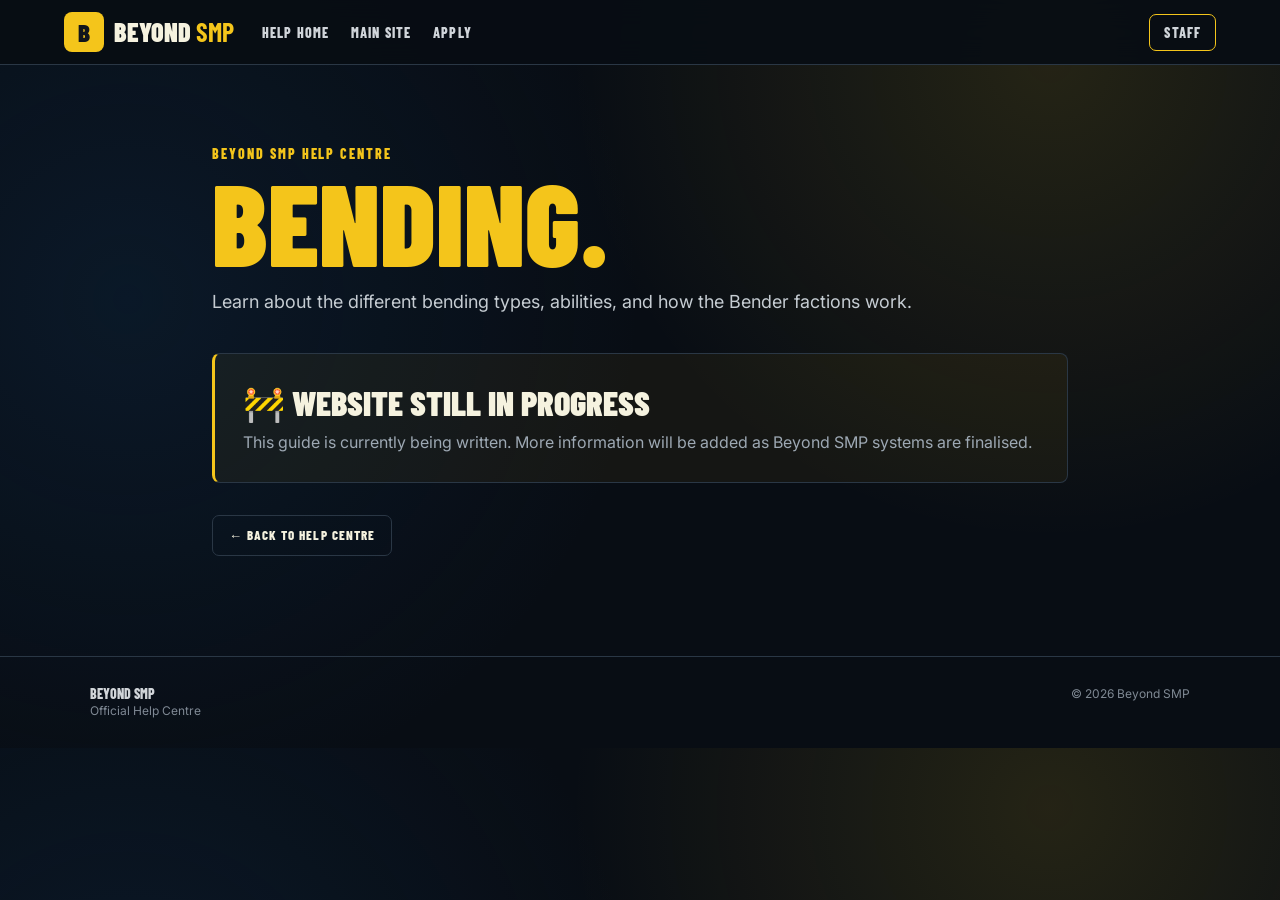
==== bending.html @ e47d1566 "v1" ====
<!doctype html><html lang="en"><head><meta charset="utf-8"><meta name="viewport" content="width=device-width,initial-scale=1"><meta name="theme-color" content="#080d14"><title>Bending — Beyond SMP</title><link rel="stylesheet" href="style.css"><style>.article{max-width:900px;margin:auto;padding:80px 22px 100px}.article h1{font:900 clamp(62px,9vw,120px)/.82 "Barlow Condensed";margin:12px 0 20px}.article h1 span{color:var(--gold)}.article .lead{font-size:18px;color:#c5ccd2;max-width:720px}.box{margin-top:38px;padding:28px;border:1px solid var(--line);border-left:3px solid var(--gold);background:rgba(244,197,27,.05);border-radius:8px}.box h2{font:900 34px "Barlow Condensed";margin:0 0 6px}.box p{color:var(--muted);margin:0}.back{display:inline-flex;margin-top:32px;padding:11px 16px;border:1px solid var(--line);border-radius:7px;font:800 13px "Barlow Condensed";letter-spacing:.08em}.back:hover{border-color:var(--gold);color:var(--gold)}</style></head><body>
<header class="site-header"><a class="brand" href="index.html"><span class="mark">B</span><span>BEYOND <b>SMP</b></span></a><nav><a href="index.html">HELP HOME</a><a href="https://beyond-smp.com">MAIN SITE</a><a href="https://apply.beyond-smp.com">APPLY</a></nav><a class="staff" href="https://staff.beyond-smp.com">STAFF</a></header>
<main class="article"><p class="eyebrow">BEYOND SMP HELP CENTRE</p><h1><span>BENDING.</span></h1><p class="lead">Learn about the different bending types, abilities, and how the Bender factions work.</p><div class="box"><h2>🚧 WEBSITE STILL IN PROGRESS</h2><p>This guide is currently being written. More information will be added as Beyond SMP systems are finalised.</p></div><a class="back" href="index.html">← BACK TO HELP CENTRE</a></main>
<footer><div><b>BEYOND SMP</b>Official Help Centre</div><div>© 2026 Beyond SMP</div></footer></body></html>
---- style.css ----
@import url('https://fonts.googleapis.com/css2?family=Barlow+Condensed:wght@600;700;800;900&family=Inter:wght@400;500;600;700;800&display=swap');
:root{--bg:#080d14;--panel:#101923;--text:#f5f2df;--muted:#9da8b3;--line:#2a3745;--gold:#f4c51b;--gold2:#ffdf55}
*{box-sizing:border-box}html{scroll-behavior:smooth}body{margin:0;background:radial-gradient(circle at 82% 8%,rgba(244,197,27,.12),transparent 30rem),radial-gradient(circle at 10% 40%,rgba(20,70,120,.2),transparent 32rem),var(--bg);color:var(--text);font-family:Inter,Arial,sans-serif;line-height:1.5}a{color:inherit;text-decoration:none}
.site-header{position:sticky;top:0;z-index:10;display:flex;align-items:center;gap:28px;padding:12px 5vw;border-bottom:1px solid var(--line);background:rgba(8,13,20,.94);backdrop-filter:blur(14px)}
.brand{display:flex;align-items:center;gap:10px;font:900 26px/1 "Barlow Condensed";white-space:nowrap}.brand b{color:var(--gold)}.mark{display:grid;place-items:center;width:40px;height:40px;border-radius:8px;background:var(--gold);color:#10151c;font:900 25px/1 "Barlow Condensed"}
nav{display:flex;gap:22px;flex:1;flex-wrap:wrap}nav a,.staff{font:800 14px "Barlow Condensed";letter-spacing:.08em;color:#d0d5da}nav a:hover,.staff:hover{color:var(--gold)}.staff{border:1px solid var(--gold);border-radius:7px;padding:9px 14px}
.hero{min-height:650px;padding:95px 10vw 75px;display:flex;align-items:center;border-bottom:1px solid var(--line);position:relative;overflow:hidden}.hero:before{content:"?";position:absolute;right:2vw;top:0;font:900 55vw/.75 "Barlow Condensed";color:rgba(255,255,255,.045);pointer-events:none}.hero-content{position:relative;z-index:1;max-width:980px}.eyebrow{color:var(--gold);font:800 14px "Barlow Condensed";letter-spacing:.14em;margin:0 0 12px}.hero h1{margin:0 0 22px;font:900 clamp(70px,9vw,140px)/.82 "Barlow Condensed"}.hero h1 span,.section-head h2 span{color:var(--gold)}.lead{max-width:720px;color:#c5ccd2;font-size:18px;margin:0 0 28px}
.search{width:min(680px,100%);position:relative}.search span{position:absolute;left:18px;top:50%;transform:translateY(-53%);color:var(--gold);font-size:25px}.search input{width:100%;padding:17px 20px 17px 52px;border:1px solid #3b4a59;border-radius:9px;outline:none;background:rgba(9,16,24,.9);color:var(--text);font:600 15px Inter}.search input:focus{border-color:var(--gold);box-shadow:0 0 0 3px rgba(244,197,27,.1)}.notice{margin-top:20px;max-width:680px;padding:14px 17px;border-left:3px solid var(--gold);background:rgba(244,197,27,.055);color:#b8c0c7;font-size:13px}.notice b{color:var(--gold)}
.categories{padding:75px 7vw 90px}.section-head{display:flex;justify-content:space-between;align-items:end;gap:20px;margin-bottom:30px}.section-head h2{margin:0;font:900 clamp(48px,6vw,82px)/.85 "Barlow Condensed"}.section-head p:last-child{color:var(--muted);font-size:13px}
.grid{display:grid;grid-template-columns:repeat(3,1fr);gap:16px}.card{position:relative;min-height:250px;padding:25px;border:1px solid var(--line);border-radius:12px;background:linear-gradient(145deg,rgba(19,31,44,.96),rgba(10,16,24,.96));overflow:hidden;transition:.2s}.card:hover{transform:translateY(-4px);border-color:#68788a;box-shadow:0 14px 35px rgba(0,0,0,.24)}.num{color:#687580;font:800 13px "Barlow Condensed"}.icon{float:right;font-size:23px}.card h3{margin:38px 0 8px;font:900 34px/.9 "Barlow Condensed"}.card p{color:var(--muted);font-size:14px;min-height:64px}.card strong{color:var(--gold);font:800 13px "Barlow Condensed";letter-spacing:.08em}.empty{text-align:center;padding:70px 20px;color:var(--muted)}.empty div{font-size:40px}.empty h3{color:var(--text);font:900 34px "Barlow Condensed";margin:10px 0 4px}
footer{display:flex;justify-content:space-between;gap:20px;padding:28px 7vw;border-top:1px solid var(--line);color:#7f8994;font-size:12px}footer b{display:block;color:#d1d5d9;font:800 14px "Barlow Condensed"}footer a:hover{color:var(--gold)}
@media(max-width:900px){.site-header{flex-wrap:wrap}.grid{grid-template-columns:repeat(2,1fr)}}@media(max-width:620px){.site-header{padding:11px 15px;gap:14px}.brand{font-size:22px}.mark{width:36px;height:36px}nav{order:3;width:100%;flex-basis:100%;gap:15px}nav a{font-size:12px}.staff{margin-left:auto}.hero{min-height:650px;padding:75px 22px 65px}.hero h1{font-size:68px}.lead{font-size:15px}.categories{padding:55px 18px 70px}.section-head{align-items:start;flex-direction:column}.section-head h2{font-size:60px}.grid{grid-template-columns:1fr}.card{min-height:225px}footer{flex-direction:column;gap:12px}}
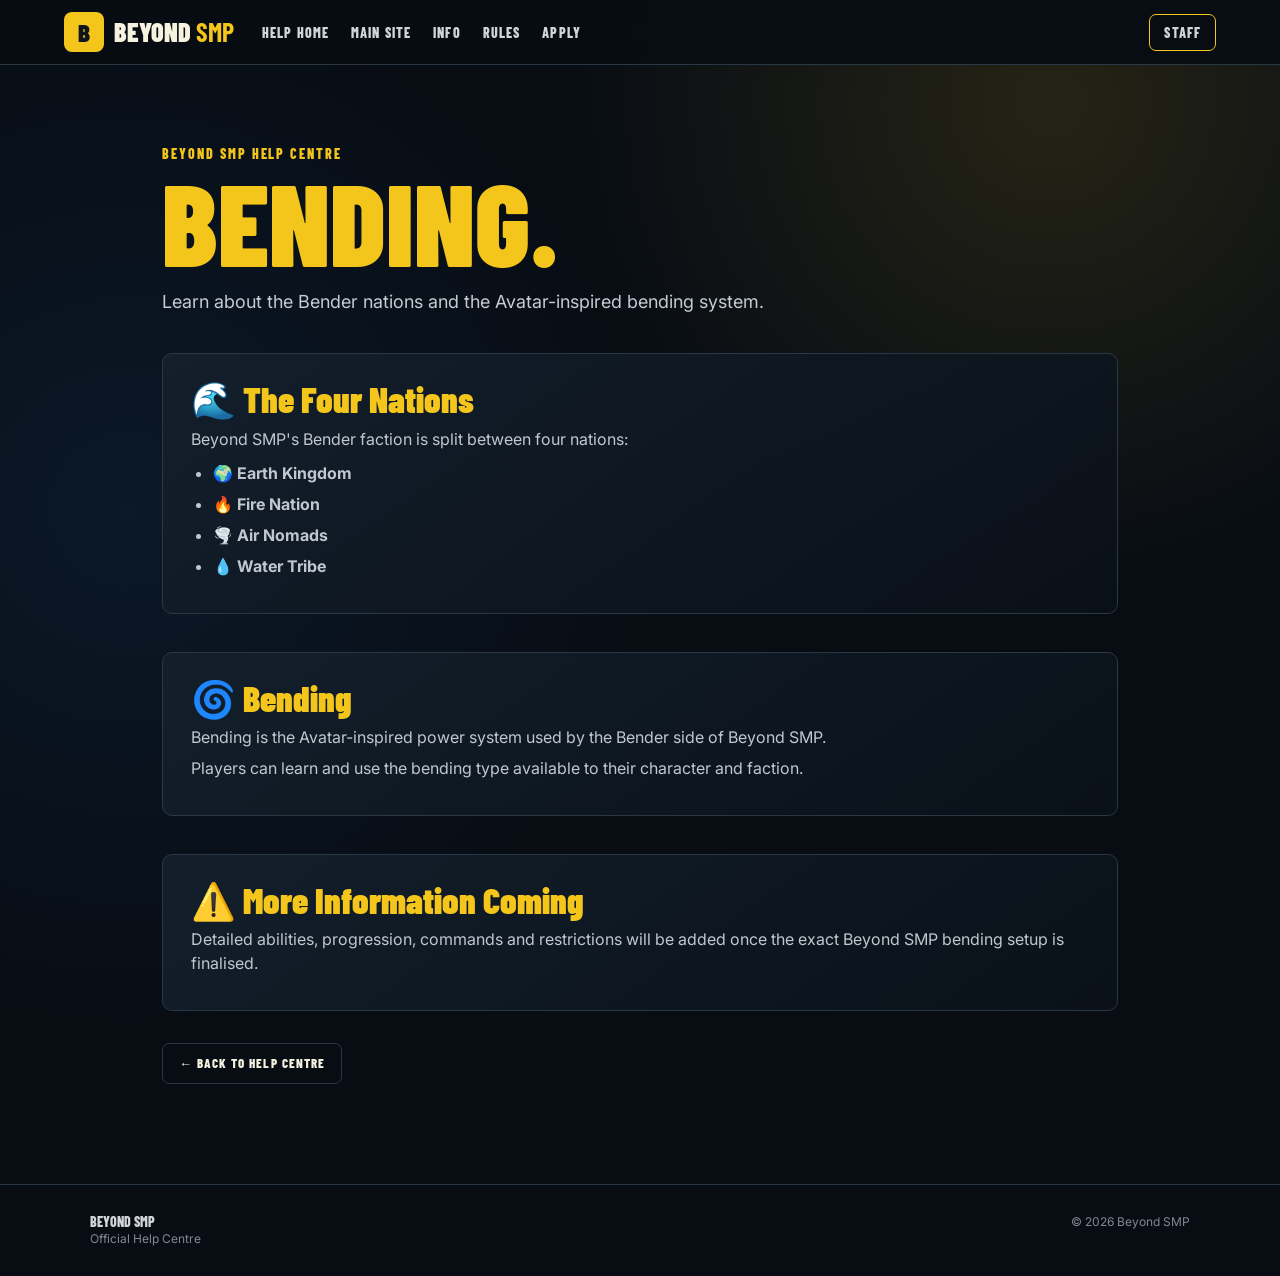
==== commit 60b2e29a: "v2" ====
--- a/bending.html
+++ b/bending.html
@@ -1,4 +1,33 @@
-<!doctype html><html lang="en"><head><meta charset="utf-8"><meta name="viewport" content="width=device-width,initial-scale=1"><meta name="theme-color" content="#080d14"><title>Bending — Beyond SMP</title><link rel="stylesheet" href="style.css"><style>.article{max-width:900px;margin:auto;padding:80px 22px 100px}.article h1{font:900 clamp(62px,9vw,120px)/.82 "Barlow Condensed";margin:12px 0 20px}.article h1 span{color:var(--gold)}.article .lead{font-size:18px;color:#c5ccd2;max-width:720px}.box{margin-top:38px;padding:28px;border:1px solid var(--line);border-left:3px solid var(--gold);background:rgba(244,197,27,.05);border-radius:8px}.box h2{font:900 34px "Barlow Condensed";margin:0 0 6px}.box p{color:var(--muted);margin:0}.back{display:inline-flex;margin-top:32px;padding:11px 16px;border:1px solid var(--line);border-radius:7px;font:800 13px "Barlow Condensed";letter-spacing:.08em}.back:hover{border-color:var(--gold);color:var(--gold)}</style></head><body>
-<header class="site-header"><a class="brand" href="index.html"><span class="mark">B</span><span>BEYOND <b>SMP</b></span></a><nav><a href="index.html">HELP HOME</a><a href="https://beyond-smp.com">MAIN SITE</a><a href="https://apply.beyond-smp.com">APPLY</a></nav><a class="staff" href="https://staff.beyond-smp.com">STAFF</a></header>
-<main class="article"><p class="eyebrow">BEYOND SMP HELP CENTRE</p><h1><span>BENDING.</span></h1><p class="lead">Learn about the different bending types, abilities, and how the Bender factions work.</p><div class="box"><h2>🚧 WEBSITE STILL IN PROGRESS</h2><p>This guide is currently being written. More information will be added as Beyond SMP systems are finalised.</p></div><a class="back" href="index.html">← BACK TO HELP CENTRE</a></main>
-<footer><div><b>BEYOND SMP</b>Official Help Centre</div><div>© 2026 Beyond SMP</div></footer></body></html>+<!doctype html><html lang="en"><head>
+<meta charset="utf-8"><meta name="viewport" content="width=device-width,initial-scale=1">
+<meta name="theme-color" content="#080d14"><title>Bending — Beyond SMP</title>
+<link rel="stylesheet" href="style.css">
+<style>
+.article{max-width:1000px;margin:auto;padding:80px 22px 100px}
+.article h1{font:900 clamp(62px,9vw,120px)/.82 "Barlow Condensed";margin:12px 0 20px}
+.article h1 span{color:var(--gold)} .article .lead{font-size:18px;color:#c5ccd2;max-width:760px}
+.article-section{margin-top:38px;padding:28px;border:1px solid var(--line);border-radius:10px;background:linear-gradient(145deg,rgba(19,31,44,.96),rgba(10,16,24,.96))}
+.article-section h2{font:900 36px/.95 "Barlow Condensed";margin:0 0 10px;color:var(--gold)}
+.article-section p{color:#c0c8cf;margin:7px 0} .article-section ul{color:#c0c8cf;margin:10px 0 0;padding-left:22px}
+.article-section li{margin:7px 0} .callout{border-left:3px solid var(--gold);padding:13px 16px;background:rgba(244,197,27,.055);margin-top:15px;color:#c8ced3}
+.back{display:inline-flex;margin-top:32px;padding:11px 16px;border:1px solid var(--line);border-radius:7px;font:800 13px "Barlow Condensed";letter-spacing:.08em}
+.back:hover{border-color:var(--gold);color:var(--gold)}
+</style></head><body>
+<header class="site-header"><a class="brand" href="index.html"><span class="mark">B</span><span>BEYOND <b>SMP</b></span></a>
+<nav><a href="index.html">HELP HOME</a><a href="https://beyond-smp.com">MAIN SITE</a><a href="https://info.beyond-smp.com">INFO</a><a href="https://rules.beyond-smp.com">RULES</a><a href="https://apply.beyond-smp.com">APPLY</a></nav>
+<a class="staff" href="https://staff.beyond-smp.com">STAFF</a></header>
+<main class="article"><p class="eyebrow">BEYOND SMP HELP CENTRE</p><h1><span>BENDING.</span></h1><p class="lead">Learn about the Bender nations and the Avatar-inspired bending system.</p>
+
+<section class="article-section"><h2>🌊 The Four Nations</h2>
+<p>Beyond SMP's Bender faction is split between four nations:</p>
+<ul><li>🌍 <strong>Earth Kingdom</strong></li><li>🔥 <strong>Fire Nation</strong></li><li>🌪️ <strong>Air Nomads</strong></li><li>💧 <strong>Water Tribe</strong></li></ul></section>
+<section class="article-section"><h2>🌀 Bending</h2>
+<p>Bending is the Avatar-inspired power system used by the Bender side of Beyond SMP.</p>
+<p>Players can learn and use the bending type available to their character and faction.</p></section>
+<section class="article-section"><h2>⚠️ More Information Coming</h2>
+<p>Detailed abilities, progression, commands and restrictions will be added once the exact Beyond SMP bending setup is finalised.</p>
+</section>
+
+<a class="back" href="index.html">← BACK TO HELP CENTRE</a></main>
+<footer><div><b>BEYOND SMP</b>Official Help Centre</div><div>© 2026 Beyond SMP</div></footer>
+</body></html>
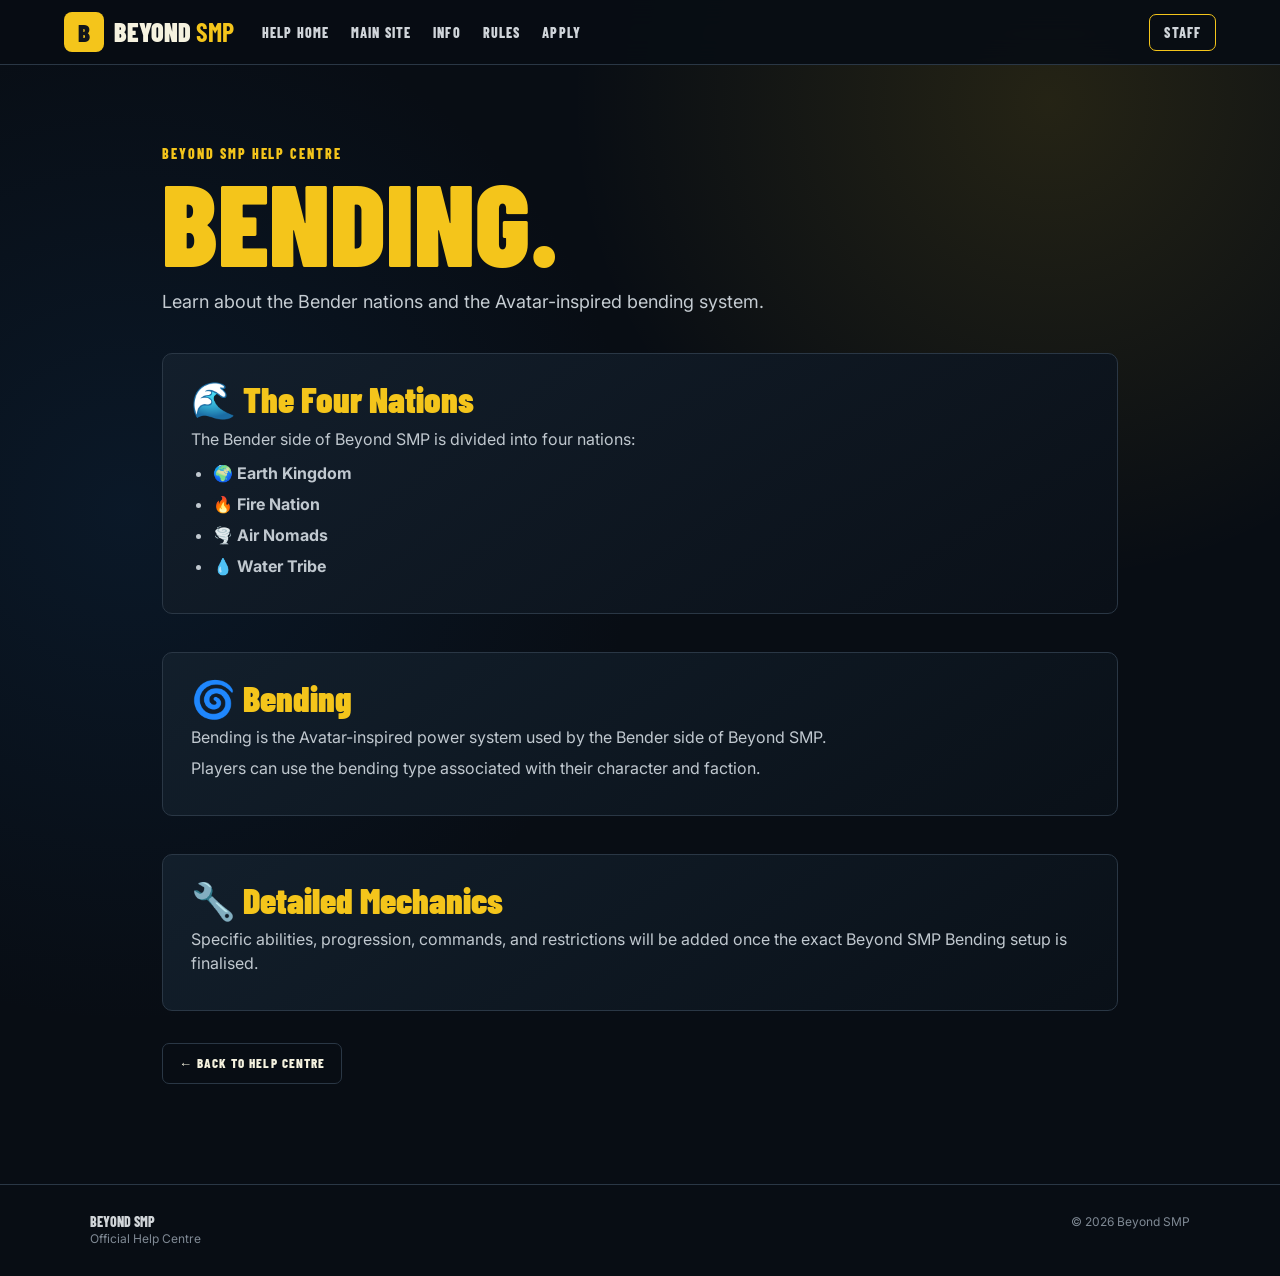
==== commit 611ecca0: "v2 - Fixed" ====
--- a/bending.html
+++ b/bending.html
@@ -17,17 +17,15 @@
 <nav><a href="index.html">HELP HOME</a><a href="https://beyond-smp.com">MAIN SITE</a><a href="https://info.beyond-smp.com">INFO</a><a href="https://rules.beyond-smp.com">RULES</a><a href="https://apply.beyond-smp.com">APPLY</a></nav>
 <a class="staff" href="https://staff.beyond-smp.com">STAFF</a></header>
 <main class="article"><p class="eyebrow">BEYOND SMP HELP CENTRE</p><h1><span>BENDING.</span></h1><p class="lead">Learn about the Bender nations and the Avatar-inspired bending system.</p>
-
 <section class="article-section"><h2>🌊 The Four Nations</h2>
-<p>Beyond SMP's Bender faction is split between four nations:</p>
+<p>The Bender side of Beyond SMP is divided into four nations:</p>
 <ul><li>🌍 <strong>Earth Kingdom</strong></li><li>🔥 <strong>Fire Nation</strong></li><li>🌪️ <strong>Air Nomads</strong></li><li>💧 <strong>Water Tribe</strong></li></ul></section>
 <section class="article-section"><h2>🌀 Bending</h2>
 <p>Bending is the Avatar-inspired power system used by the Bender side of Beyond SMP.</p>
-<p>Players can learn and use the bending type available to their character and faction.</p></section>
-<section class="article-section"><h2>⚠️ More Information Coming</h2>
-<p>Detailed abilities, progression, commands and restrictions will be added once the exact Beyond SMP bending setup is finalised.</p>
+<p>Players can use the bending type associated with their character and faction.</p></section>
+<section class="article-section"><h2>🔧 Detailed Mechanics</h2>
+<p>Specific abilities, progression, commands, and restrictions will be added once the exact Beyond SMP Bending setup is finalised.</p>
 </section>
-
 <a class="back" href="index.html">← BACK TO HELP CENTRE</a></main>
 <footer><div><b>BEYOND SMP</b>Official Help Centre</div><div>© 2026 Beyond SMP</div></footer>
 </body></html>
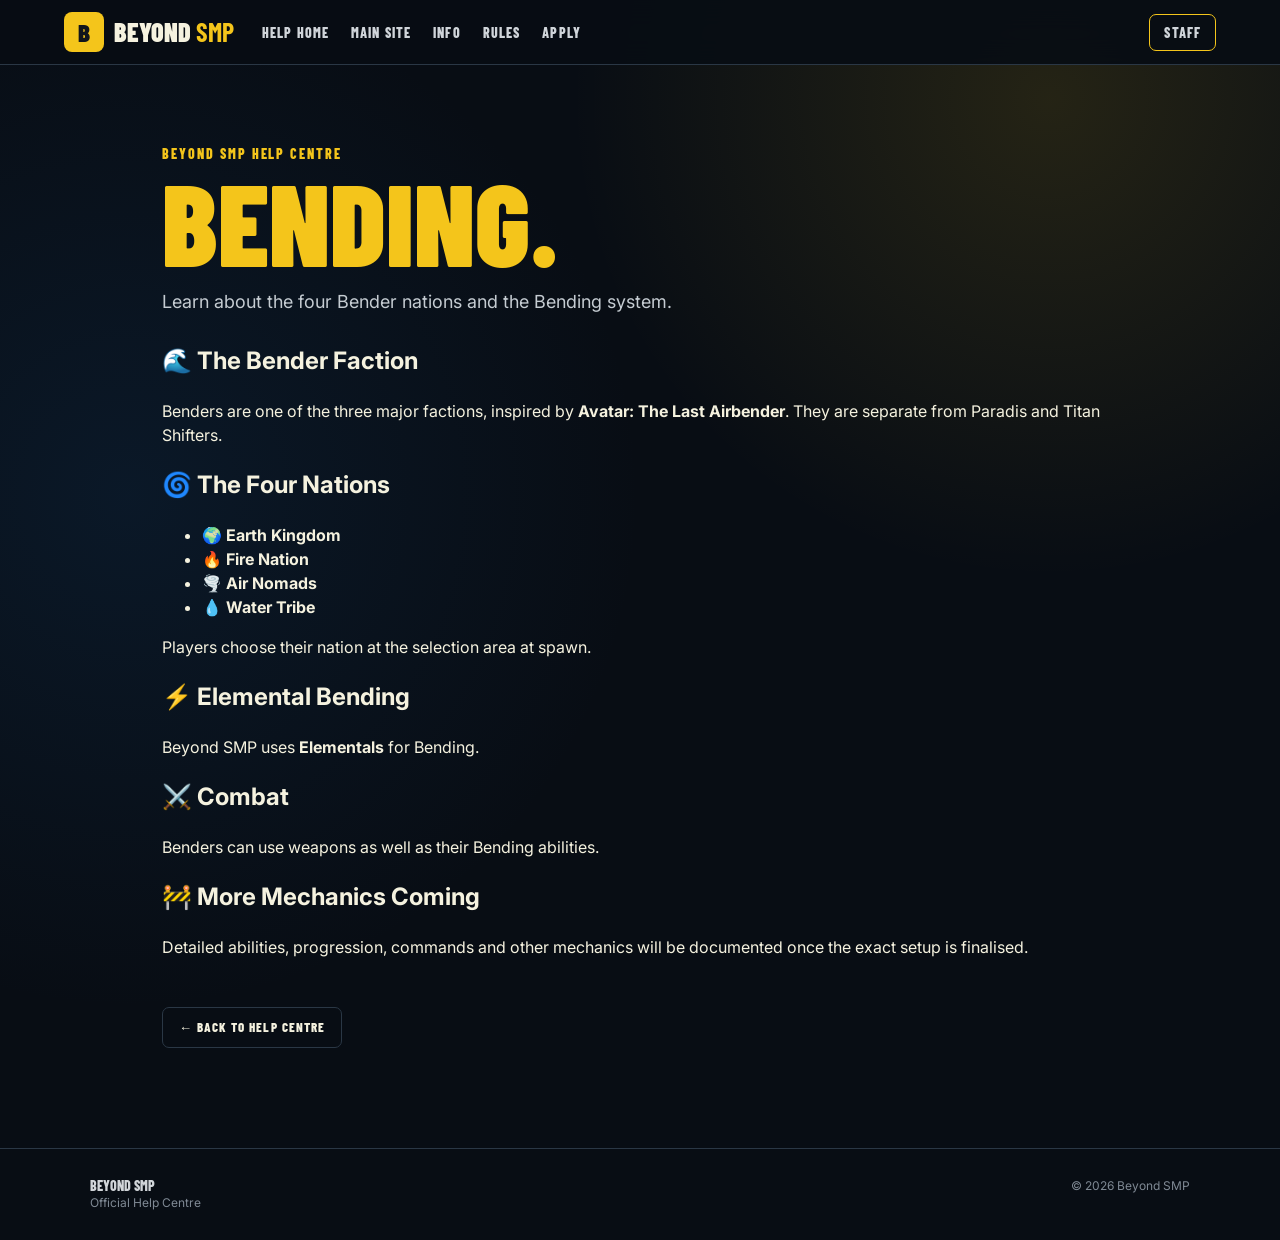
==== commit ba89d8af: "v3" ====
--- a/bending.html
+++ b/bending.html
@@ -16,16 +16,10 @@
 <header class="site-header"><a class="brand" href="index.html"><span class="mark">B</span><span>BEYOND <b>SMP</b></span></a>
 <nav><a href="index.html">HELP HOME</a><a href="https://beyond-smp.com">MAIN SITE</a><a href="https://info.beyond-smp.com">INFO</a><a href="https://rules.beyond-smp.com">RULES</a><a href="https://apply.beyond-smp.com">APPLY</a></nav>
 <a class="staff" href="https://staff.beyond-smp.com">STAFF</a></header>
-<main class="article"><p class="eyebrow">BEYOND SMP HELP CENTRE</p><h1><span>BENDING.</span></h1><p class="lead">Learn about the Bender nations and the Avatar-inspired bending system.</p>
-<section class="article-section"><h2>🌊 The Four Nations</h2>
-<p>The Bender side of Beyond SMP is divided into four nations:</p>
-<ul><li>🌍 <strong>Earth Kingdom</strong></li><li>🔥 <strong>Fire Nation</strong></li><li>🌪️ <strong>Air Nomads</strong></li><li>💧 <strong>Water Tribe</strong></li></ul></section>
-<section class="article-section"><h2>🌀 Bending</h2>
-<p>Bending is the Avatar-inspired power system used by the Bender side of Beyond SMP.</p>
-<p>Players can use the bending type associated with their character and faction.</p></section>
-<section class="article-section"><h2>🔧 Detailed Mechanics</h2>
-<p>Specific abilities, progression, commands, and restrictions will be added once the exact Beyond SMP Bending setup is finalised.</p>
-</section>
-<a class="back" href="index.html">← BACK TO HELP CENTRE</a></main>
+<main class="article"><p class="eyebrow">BEYOND SMP HELP CENTRE</p><h1><span>BENDING.</span></h1><p class="lead">Learn about the four Bender nations and the Bending system.</p><h2>🌊 The Bender Faction</h2><p>Benders are one of the three major factions, inspired by <b>Avatar: The Last Airbender</b>. They are separate from Paradis and Titan Shifters.</p>
+<h2>🌀 The Four Nations</h2><ul><li>🌍 <b>Earth Kingdom</b></li><li>🔥 <b>Fire Nation</b></li><li>🌪️ <b>Air Nomads</b></li><li>💧 <b>Water Tribe</b></li></ul><p>Players choose their nation at the selection area at spawn.</p>
+<h2>⚡ Elemental Bending</h2><p>Beyond SMP uses <b>Elementals</b> for Bending.</p>
+<h2>⚔️ Combat</h2><p>Benders can use weapons as well as their Bending abilities.</p>
+<h2>🚧 More Mechanics Coming</h2><p>Detailed abilities, progression, commands and other mechanics will be documented once the exact setup is finalised.</p><a class="back" href="index.html">← BACK TO HELP CENTRE</a></main>
 <footer><div><b>BEYOND SMP</b>Official Help Centre</div><div>© 2026 Beyond SMP</div></footer>
 </body></html>
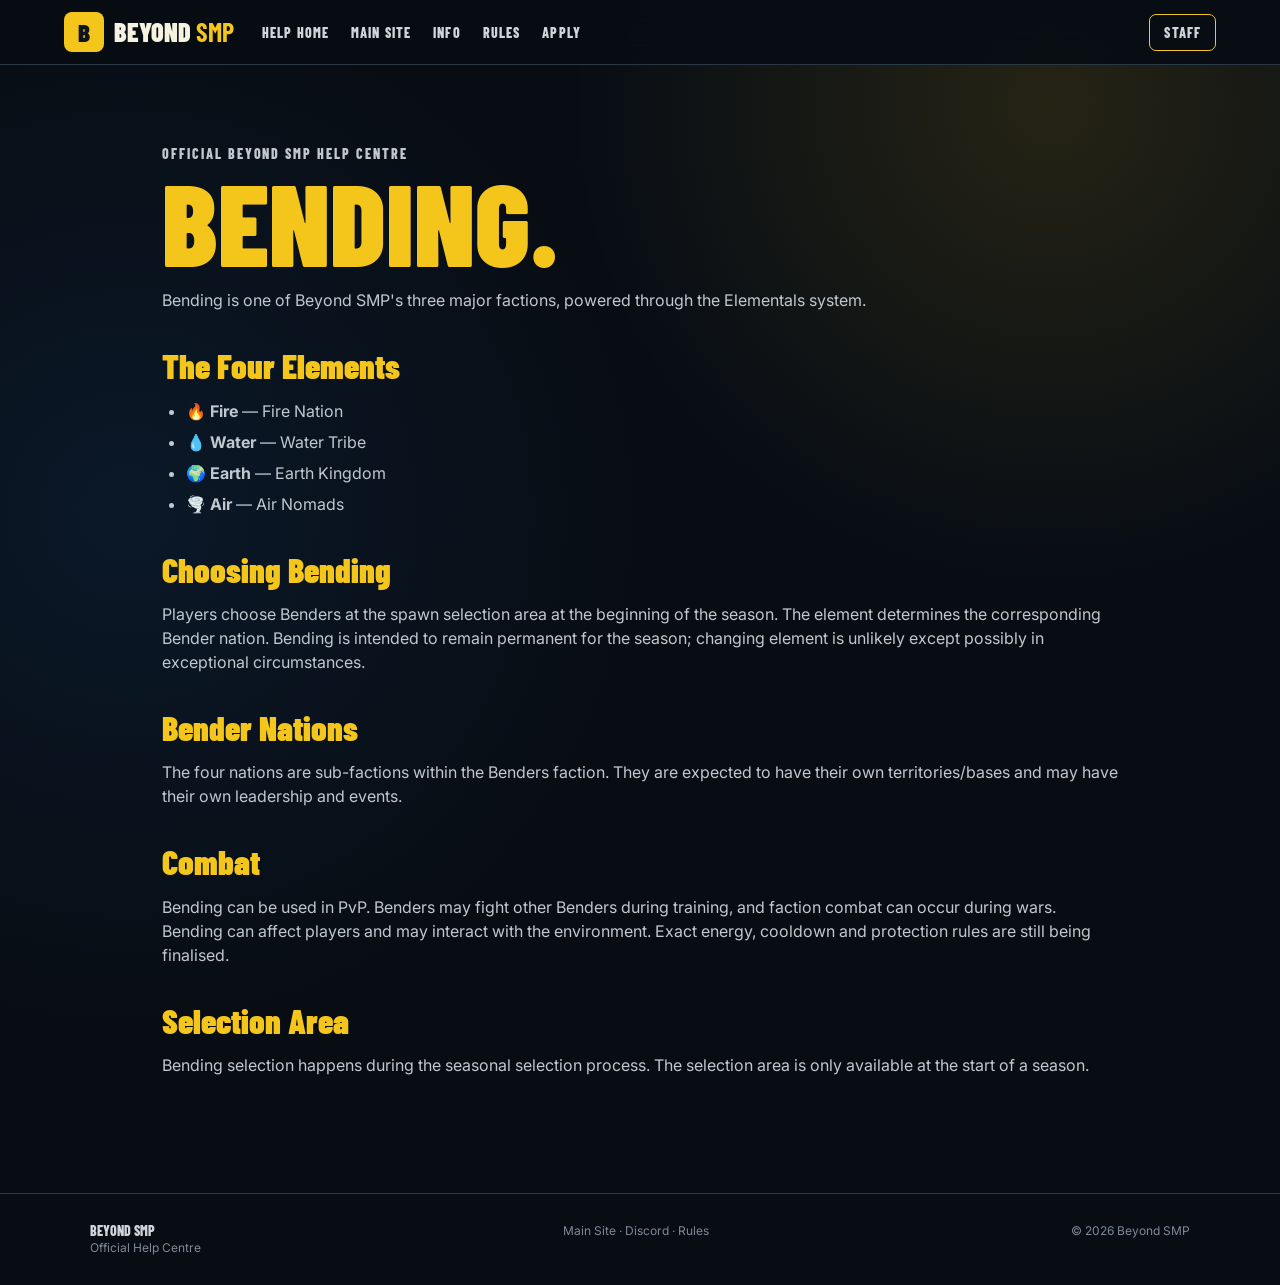
==== commit afd6d1d7: "v6" ====
--- a/bending.html
+++ b/bending.html
@@ -1,25 +1,19 @@
 <!doctype html><html lang="en"><head>
 <meta charset="utf-8"><meta name="viewport" content="width=device-width,initial-scale=1">
 <meta name="theme-color" content="#080d14"><title>Bending — Beyond SMP</title>
-<link rel="stylesheet" href="style.css">
-<style>
-.article{max-width:1000px;margin:auto;padding:80px 22px 100px}
-.article h1{font:900 clamp(62px,9vw,120px)/.82 "Barlow Condensed";margin:12px 0 20px}
-.article h1 span{color:var(--gold)} .article .lead{font-size:18px;color:#c5ccd2;max-width:760px}
-.article-section{margin-top:38px;padding:28px;border:1px solid var(--line);border-radius:10px;background:linear-gradient(145deg,rgba(19,31,44,.96),rgba(10,16,24,.96))}
-.article-section h2{font:900 36px/.95 "Barlow Condensed";margin:0 0 10px;color:var(--gold)}
-.article-section p{color:#c0c8cf;margin:7px 0} .article-section ul{color:#c0c8cf;margin:10px 0 0;padding-left:22px}
-.article-section li{margin:7px 0} .callout{border-left:3px solid var(--gold);padding:13px 16px;background:rgba(244,197,27,.055);margin-top:15px;color:#c8ced3}
-.back{display:inline-flex;margin-top:32px;padding:11px 16px;border:1px solid var(--line);border-radius:7px;font:800 13px "Barlow Condensed";letter-spacing:.08em}
-.back:hover{border-color:var(--gold);color:var(--gold)}
+<link rel="stylesheet" href="style.css"><style>
+.article{max-width:1000px;margin:auto;padding:80px 22px 100px}.article h1{font:900 clamp(62px,9vw,120px)/.82 "Barlow Condensed";margin:12px 0 20px}.article h1 span{color:var(--gold)}.article h3{font:900 34px/.95 "Barlow Condensed";margin:38px 0 10px;color:var(--gold)}.article p,.article li{color:#c0c8cf}.article ul,.article ol{padding-left:24px}.article li{margin:7px 0}.callout{border-left:3px solid var(--gold);padding:13px 16px;background:rgba(244,197,27,.055);margin:18px 0;color:#c8ced3}.article-section{margin-top:28px;padding:25px;border:1px solid var(--line);border-radius:10px;background:linear-gradient(145deg,rgba(19,31,44,.96),rgba(10,16,24,.96))}.article-section h2{font:900 32px/.95 "Barlow Condensed";margin:0 0 10px;color:var(--gold)}code{color:#f4c51b}a.inline{color:var(--gold);text-decoration:underline}
 </style></head><body>
 <header class="site-header"><a class="brand" href="index.html"><span class="mark">B</span><span>BEYOND <b>SMP</b></span></a>
 <nav><a href="index.html">HELP HOME</a><a href="https://beyond-smp.com">MAIN SITE</a><a href="https://info.beyond-smp.com">INFO</a><a href="https://rules.beyond-smp.com">RULES</a><a href="https://apply.beyond-smp.com">APPLY</a></nav>
 <a class="staff" href="https://staff.beyond-smp.com">STAFF</a></header>
-<main class="article"><p class="eyebrow">BEYOND SMP HELP CENTRE</p><h1><span>BENDING.</span></h1><p class="lead">Learn about the four Bender nations and the Bending system.</p><h2>🌊 The Bender Faction</h2><p>Benders are one of the three major factions, inspired by <b>Avatar: The Last Airbender</b>. They are separate from Paradis and Titan Shifters.</p>
-<h2>🌀 The Four Nations</h2><ul><li>🌍 <b>Earth Kingdom</b></li><li>🔥 <b>Fire Nation</b></li><li>🌪️ <b>Air Nomads</b></li><li>💧 <b>Water Tribe</b></li></ul><p>Players choose their nation at the selection area at spawn.</p>
-<h2>⚡ Elemental Bending</h2><p>Beyond SMP uses <b>Elementals</b> for Bending.</p>
-<h2>⚔️ Combat</h2><p>Benders can use weapons as well as their Bending abilities.</p>
-<h2>🚧 More Mechanics Coming</h2><p>Detailed abilities, progression, commands and other mechanics will be documented once the exact setup is finalised.</p><a class="back" href="index.html">← BACK TO HELP CENTRE</a></main>
-<footer><div><b>BEYOND SMP</b>Official Help Centre</div><div>© 2026 Beyond SMP</div></footer>
+<main class="article"><p class="eyebrow">OFFICIAL BEYOND SMP HELP CENTRE</p><h1><span>BENDING.</span></h1>
+<p>Bending is one of Beyond SMP's three major factions, powered through the Elementals system.</p>
+<h3>The Four Elements</h3><ul><li>🔥 <strong>Fire</strong> — Fire Nation</li><li>💧 <strong>Water</strong> — Water Tribe</li><li>🌍 <strong>Earth</strong> — Earth Kingdom</li><li>🌪️ <strong>Air</strong> — Air Nomads</li></ul>
+<h3>Choosing Bending</h3><p>Players choose Benders at the spawn selection area at the beginning of the season. The element determines the corresponding Bender nation. Bending is intended to remain permanent for the season; changing element is unlikely except possibly in exceptional circumstances.</p>
+<h3>Bender Nations</h3><p>The four nations are sub-factions within the Benders faction. They are expected to have their own territories/bases and may have their own leadership and events.</p>
+<h3>Combat</h3><p>Bending can be used in PvP. Benders may fight other Benders during training, and faction combat can occur during wars. Bending can affect players and may interact with the environment. Exact energy, cooldown and protection rules are still being finalised.</p>
+<h3>Selection Area</h3><p>Bending selection happens during the seasonal selection process. The selection area is only available at the start of a season.</p>
+</main>
+<footer><div><b>BEYOND SMP</b>Official Help Centre</div><div><a href="https://beyond-smp.com">Main Site</a> · <a href="https://discord.beyond-smp.com">Discord</a> · <a href="https://rules.beyond-smp.com">Rules</a></div><div>© 2026 Beyond SMP</div></footer>
 </body></html>
